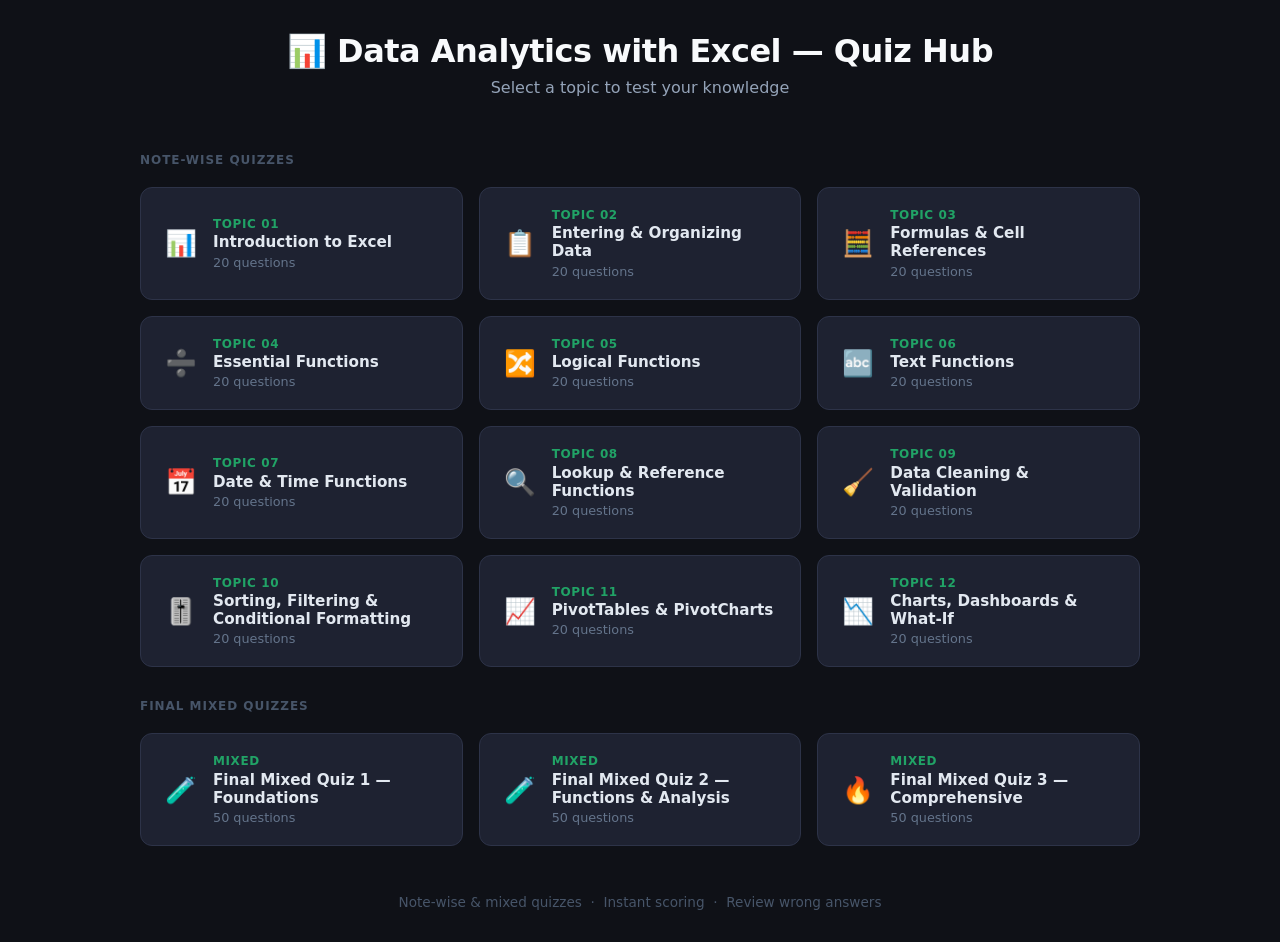
==== 03-quiz/index.html @ ee3010cf "update" ====
<!DOCTYPE html>
<html lang="en">
<head>
  <meta charset="UTF-8" />
  <meta name="viewport" content="width=device-width, initial-scale=1.0" />
  <title>Excel Data Analytics — Quiz Hub</title>
  <style>
    * { box-sizing: border-box; margin: 0; padding: 0; }

    body {
      font-family: 'Segoe UI', system-ui, sans-serif;
      background: #0f1117;
      color: #e2e8f0;
      min-height: 100vh;
      padding: 2rem 1rem;
    }

    header {
      text-align: center;
      margin-bottom: 2.5rem;
    }

    header h1 {
      font-size: 2rem;
      font-weight: 700;
      color: #f8fafc;
      letter-spacing: -0.5px;
    }

    header p {
      margin-top: 0.5rem;
      color: #94a3b8;
      font-size: 1rem;
    }

    .grid {
      display: grid;
      grid-template-columns: repeat(auto-fill, minmax(260px, 1fr));
      gap: 1rem;
      max-width: 1000px;
      margin: 0 auto;
    }

    .card {
      background: #1e2231;
      border: 1px solid #2d3348;
      border-radius: 12px;
      padding: 1.25rem 1.5rem;
      cursor: pointer;
      text-decoration: none;
      color: inherit;
      display: flex;
      align-items: center;
      gap: 1rem;
      transition: border-color 0.15s, background 0.15s, transform 0.1s;
    }

    .card:hover {
      border-color: #21a366;
      background: #14241b;
      transform: translateY(-2px);
    }

    .card-icon {
      font-size: 1.6rem;
      flex-shrink: 0;
    }

    .card-body .topic-id {
      font-size: 0.75rem;
      font-weight: 600;
      color: #21a366;
      text-transform: uppercase;
      letter-spacing: 0.05em;
    }

    .card-body .topic-title {
      font-size: 0.95rem;
      font-weight: 600;
      color: #e2e8f0;
      margin-top: 0.15rem;
    }

    .card-body .q-count {
      font-size: 0.8rem;
      color: #64748b;
      margin-top: 0.2rem;
    }

    footer {
      text-align: center;
      margin-top: 3rem;
      color: #475569;
      font-size: 0.85rem;
    }
  </style>
</head>
<body>

<header>
  <h1>📊 Data Analytics with Excel — Quiz Hub</h1>
  <p>Select a topic to test your knowledge</p>
</header>

<div class="grid" id="grid"></div>

<footer>Note-wise &amp; mixed quizzes &nbsp;·&nbsp; Instant scoring &nbsp;·&nbsp; Review wrong answers</footer>

<script src="data.js"></script>
<script>
  const ICONS = {
    "01": "📊", "02": "📋", "03": "🧮", "04": "➗",
    "05": "🔀", "06": "🔤", "07": "📅", "08": "🔍",
    "09": "🧹", "10": "🎚️", "11": "📈", "12": "📉",
    "mixed-1": "🧪", "mixed-2": "🧪", "mixed-3": "🔥",
  };

  const MIXED_IDS = ["mixed-1","mixed-2","mixed-3"];

  const topicTopics = TOPICS.filter(t => !MIXED_IDS.includes(t.id));
  const mixedTopics = TOPICS.filter(t => MIXED_IDS.includes(t.id));

  const grid = document.getElementById("grid");

  function renderCards(list, labelText) {
    const section = document.createElement("div");
    section.style.cssText = "grid-column:1/-1;margin:1rem 0 0.25rem;";
    section.innerHTML = `<p style="font-size:0.75rem;font-weight:700;color:#475569;text-transform:uppercase;letter-spacing:0.08em">${labelText}</p>`;
    grid.appendChild(section);

    list.forEach(topic => {
      const qs = QUESTIONS[topic.id] || [];
      const a = document.createElement("a");
      a.className = "card";
      a.href = `quiz.html?topic=${topic.id}`;
      a.innerHTML = `
        <div class="card-icon">${ICONS[topic.id] || "📋"}</div>
        <div class="card-body">
          <div class="topic-id">${topic.id.startsWith("mixed") ? "Mixed" : "Topic " + topic.id}</div>
          <div class="topic-title">${topic.title}</div>
          <div class="q-count">${qs.length} questions</div>
        </div>`;
      grid.appendChild(a);
    });
  }

  renderCards(topicTopics, "Note-wise Quizzes");
  renderCards(mixedTopics, "Final Mixed Quizzes");
</script>
</body>
</html>
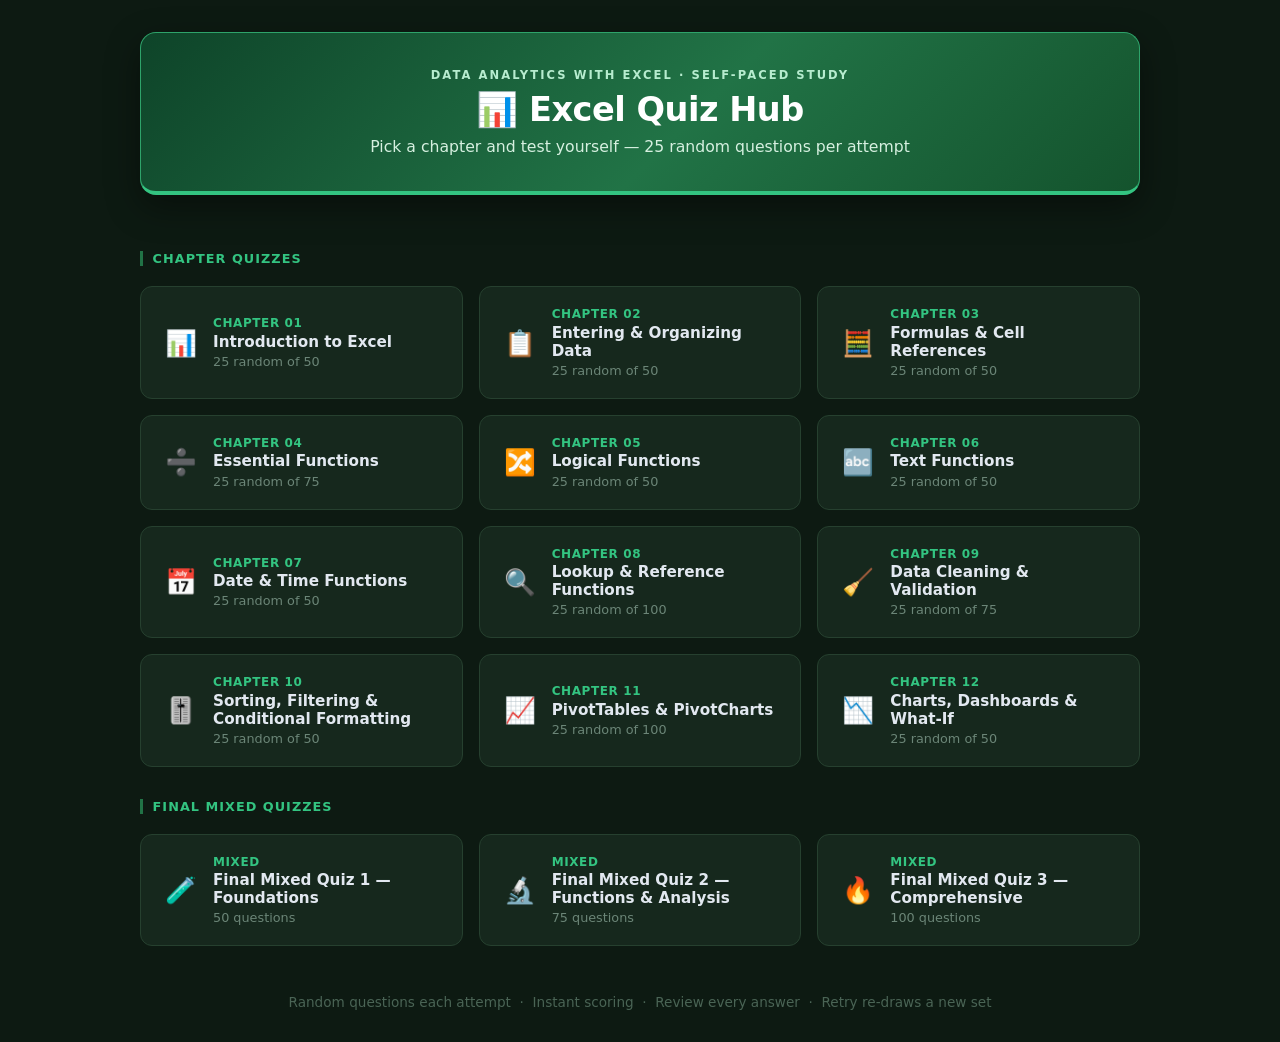
==== commit 1576355f: "Update" ====
--- a/03-quiz/index.html
+++ b/03-quiz/index.html
@@ -3,13 +3,13 @@
 <head>
   <meta charset="UTF-8" />
   <meta name="viewport" content="width=device-width, initial-scale=1.0" />
-  <title>Excel Data Analytics — Quiz Hub</title>
+  <title>Data Analytics with Excel — Quiz Hub</title>
   <style>
     * { box-sizing: border-box; margin: 0; padding: 0; }
 
     body {
       font-family: 'Segoe UI', system-ui, sans-serif;
-      background: #0f1117;
+      background: #0d1a12;
       color: #e2e8f0;
       min-height: 100vh;
       padding: 2rem 1rem;
@@ -17,20 +17,36 @@
 
     header {
       text-align: center;
-      margin-bottom: 2.5rem;
+      max-width: 1000px;
+      margin: 0 auto 2.5rem;
+      background: linear-gradient(135deg, #0E4429 0%, #217346 55%, #14532D 100%);
+      border: 1px solid #2EA36A;
+      border-bottom: 4px solid #33C481;
+      border-radius: 16px;
+      padding: 2.2rem 1.5rem;
+      box-shadow: 0 12px 34px rgba(0, 0, 0, 0.4);
+    }
+
+    header .eyebrow {
+      font-size: 0.72rem;
+      font-weight: 700;
+      letter-spacing: 0.18em;
+      text-transform: uppercase;
+      color: #B7ECCF;
+      margin-bottom: 0.5rem;
     }
 
     header h1 {
-      font-size: 2rem;
-      font-weight: 700;
-      color: #f8fafc;
+      font-size: 2.1rem;
+      font-weight: 800;
+      color: #ffffff;
       letter-spacing: -0.5px;
     }
 
     header p {
       margin-top: 0.5rem;
-      color: #94a3b8;
-      font-size: 1rem;
+      color: #D6F0E0;
+      font-size: 0.98rem;
     }
 
     .grid {
@@ -42,8 +58,8 @@
     }
 
     .card {
-      background: #1e2231;
-      border: 1px solid #2d3348;
+      background: #16281d;
+      border: 1px solid #26402f;
       border-radius: 12px;
       padding: 1.25rem 1.5rem;
       cursor: pointer;
@@ -56,8 +72,8 @@
     }
 
     .card:hover {
-      border-color: #21a366;
-      background: #14241b;
+      border-color: #217346;
+      background: #1c3325;
       transform: translateY(-2px);
     }
 
@@ -68,8 +84,8 @@
 
     .card-body .topic-id {
       font-size: 0.75rem;
-      font-weight: 600;
-      color: #21a366;
+      font-weight: 700;
+      color: #33C481;
       text-transform: uppercase;
       letter-spacing: 0.05em;
     }
@@ -83,14 +99,14 @@
 
     .card-body .q-count {
       font-size: 0.8rem;
-      color: #64748b;
+      color: #6b8577;
       margin-top: 0.2rem;
     }
 
     footer {
       text-align: center;
       margin-top: 3rem;
-      color: #475569;
+      color: #4a6455;
       font-size: 0.85rem;
     }
   </style>
@@ -98,21 +114,23 @@
 <body>
 
 <header>
-  <h1>📊 Data Analytics with Excel — Quiz Hub</h1>
-  <p>Select a topic to test your knowledge</p>
+  <div class="eyebrow">Data Analytics with Excel · Self-Paced Study</div>
+  <h1>📊 Excel Quiz Hub</h1>
+  <p>Pick a chapter and test yourself — 25 random questions per attempt</p>
 </header>
 
 <div class="grid" id="grid"></div>
 
-<footer>Note-wise &amp; mixed quizzes &nbsp;·&nbsp; Instant scoring &nbsp;·&nbsp; Review wrong answers</footer>
+<footer>Random questions each attempt &nbsp;·&nbsp; Instant scoring &nbsp;·&nbsp; Review every answer &nbsp;·&nbsp; Retry re-draws a new set</footer>
 
 <script src="data.js"></script>
+<script src="data-expansion.js"></script>
 <script>
   const ICONS = {
     "01": "📊", "02": "📋", "03": "🧮", "04": "➗",
     "05": "🔀", "06": "🔤", "07": "📅", "08": "🔍",
     "09": "🧹", "10": "🎚️", "11": "📈", "12": "📉",
-    "mixed-1": "🧪", "mixed-2": "🧪", "mixed-3": "🔥",
+    "mixed-1": "🧪", "mixed-2": "🔬", "mixed-3": "🔥",
   };
 
   const MIXED_IDS = ["mixed-1","mixed-2","mixed-3"];
@@ -125,26 +143,31 @@
   function renderCards(list, labelText) {
     const section = document.createElement("div");
     section.style.cssText = "grid-column:1/-1;margin:1rem 0 0.25rem;";
-    section.innerHTML = `<p style="font-size:0.75rem;font-weight:700;color:#475569;text-transform:uppercase;letter-spacing:0.08em">${labelText}</p>`;
+    section.innerHTML = `<p style="font-size:0.8rem;font-weight:700;color:#33C481;text-transform:uppercase;letter-spacing:0.08em;border-left:3px solid #217346;padding-left:0.6rem">${labelText}</p>`;
     grid.appendChild(section);
 
     list.forEach(topic => {
       const qs = QUESTIONS[topic.id] || [];
+      const attempt = attemptSizeFor(topic.id, qs.length);
+      const countText = attempt < qs.length
+        ? `${attempt} random of ${qs.length}`
+        : `${qs.length} questions`;
       const a = document.createElement("a");
       a.className = "card";
       a.href = `quiz.html?topic=${topic.id}`;
+      const label = MIXED_IDS.includes(topic.id) ? "Mixed" : `Chapter ${topic.id}`;
       a.innerHTML = `
         <div class="card-icon">${ICONS[topic.id] || "📋"}</div>
         <div class="card-body">
-          <div class="topic-id">${topic.id.startsWith("mixed") ? "Mixed" : "Topic " + topic.id}</div>
+          <div class="topic-id">${label}</div>
           <div class="topic-title">${topic.title}</div>
-          <div class="q-count">${qs.length} questions</div>
+          <div class="q-count">${countText}</div>
         </div>`;
       grid.appendChild(a);
     });
   }
 
-  renderCards(topicTopics, "Note-wise Quizzes");
+  renderCards(topicTopics, "Chapter Quizzes");
   renderCards(mixedTopics, "Final Mixed Quizzes");
 </script>
 </body>
